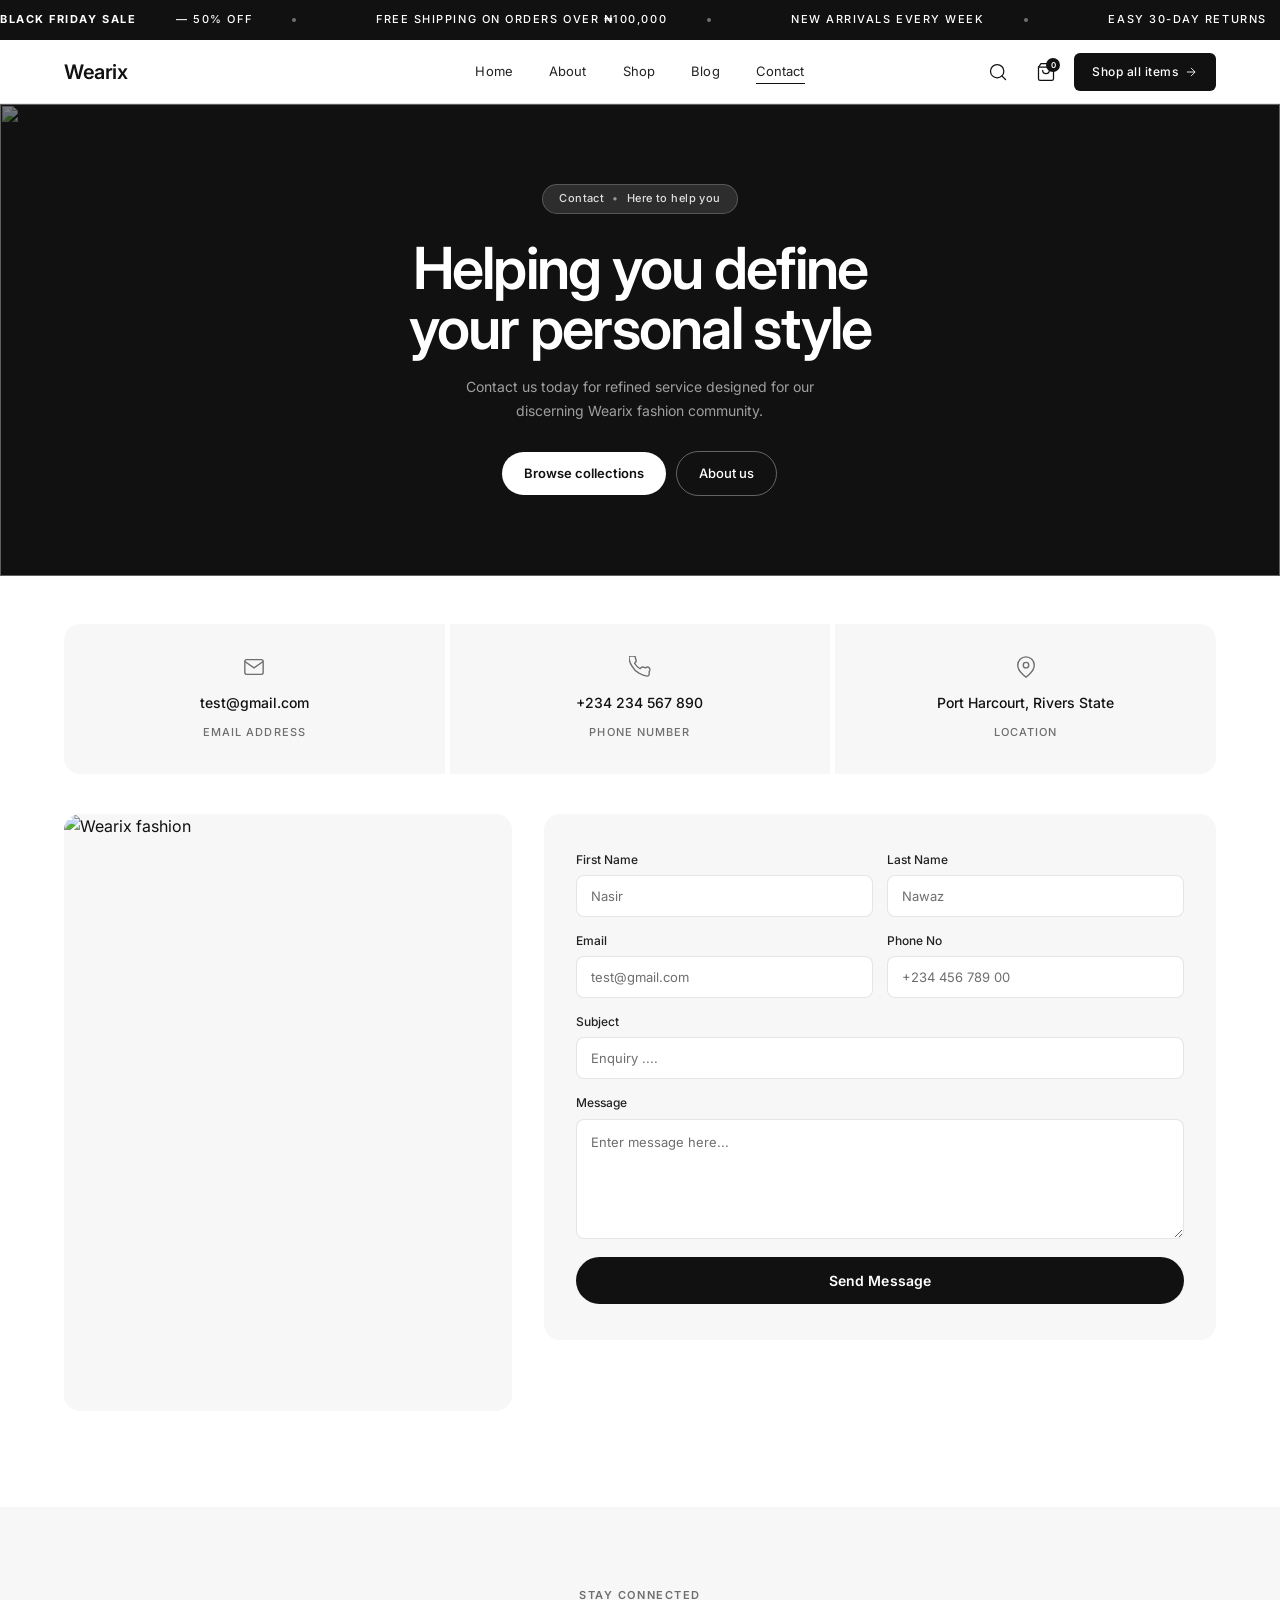
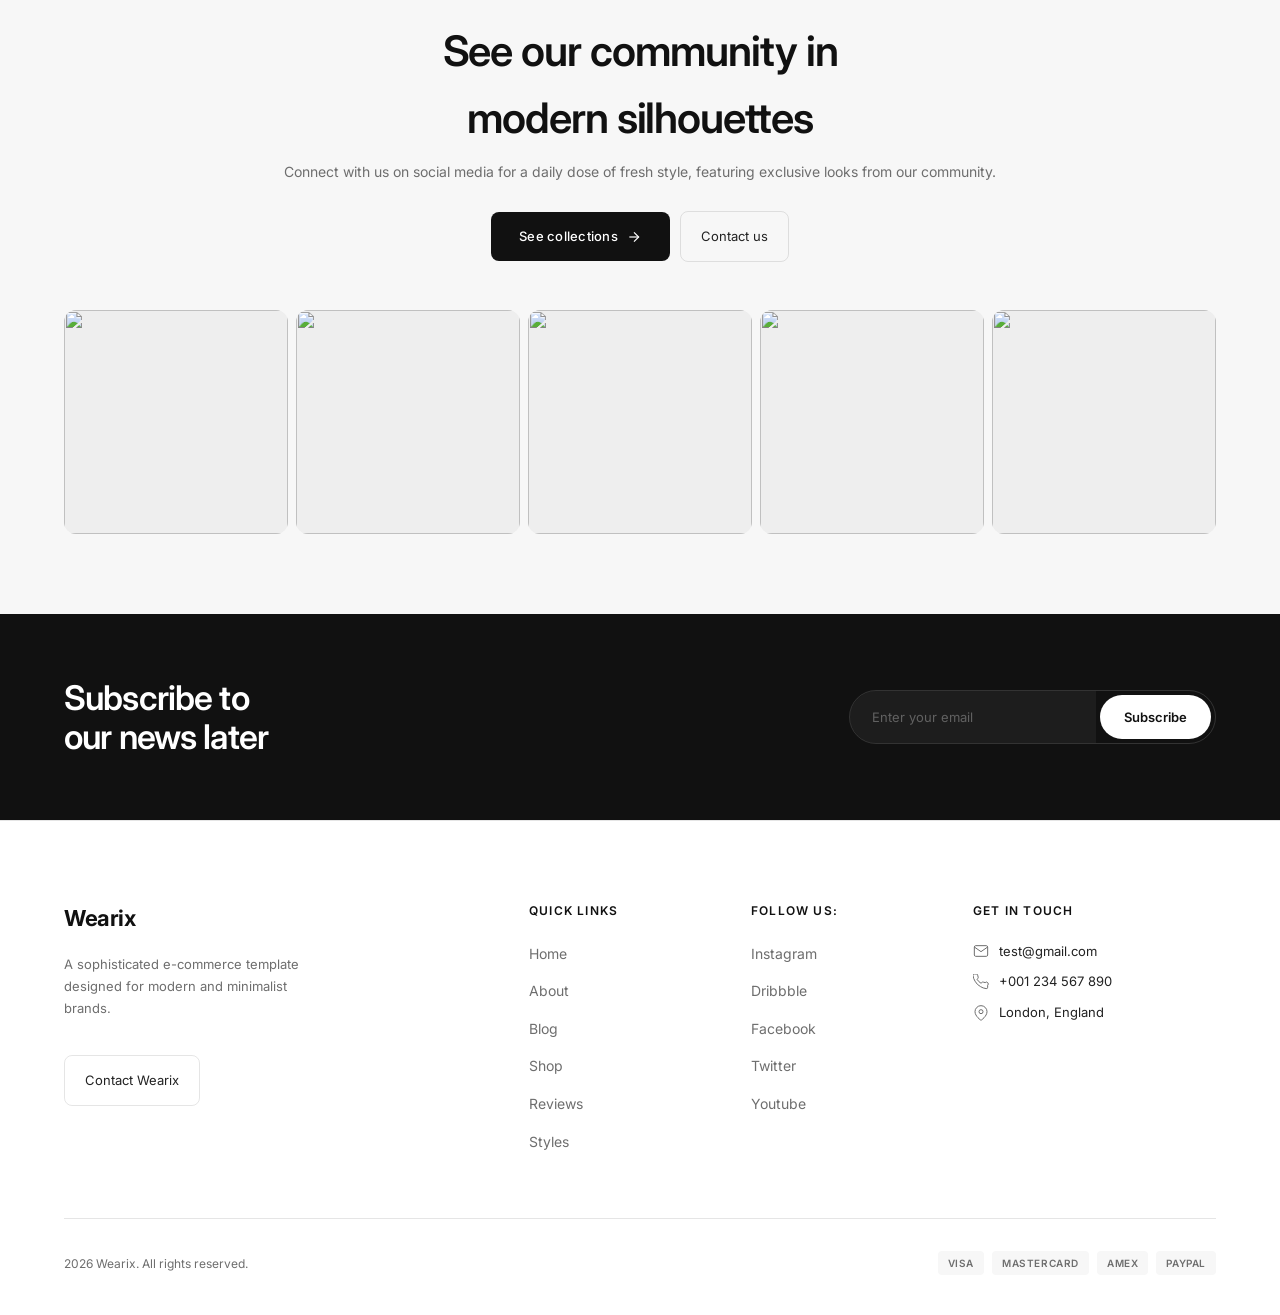
==== contact.html @ 547d09b6 "added the contact us page" ====
<!DOCTYPE html>
<html lang="en">
<head>
  <meta charset="UTF-8">
  <meta name="viewport" content="width=device-width, initial-scale=1.0">
  <title>Contact — Wearix</title>
  <meta name="description" content="Get in touch with Wearix. We'd love to hear from you.">
  <link rel="stylesheet" href="assets/css/global.css">
  <link rel="stylesheet" href="assets/css/contact.css">
  <link rel="preconnect" href="https://fonts.googleapis.com">
  <link rel="preconnect" href="https://fonts.gstatic.com" crossorigin>
</head>
<body>

<div class="announcement-bar">
  <div class="announcement-track">
    <div class="announcement-item"><strong>Black Friday Sale</strong> — 50% Off<span class="announcement-dot"></span></div>
    <div class="announcement-item">Free shipping on orders over ₦100,000<span class="announcement-dot"></span></div>
    <div class="announcement-item">New arrivals every week<span class="announcement-dot"></span></div>
    <div class="announcement-item">Easy 30-day returns<span class="announcement-dot"></span></div>
    <div class="announcement-item"><strong>Black Friday Sale</strong> — 50% Off<span class="announcement-dot"></span></div>
    <div class="announcement-item">Free shipping on orders over ₦100,000<span class="announcement-dot"></span></div>
    <div class="announcement-item">New arrivals every week<span class="announcement-dot"></span></div>
    <div class="announcement-item">Easy 30-day returns<span class="announcement-dot"></span></div>
  </div>
</div>

<header class="site-header">
  <div class="container">
    <div class="nav-wrapper">
      <a href="index.html" class="nav-logo-text">Wearix</a>
      <nav class="nav-links">
        <a href="index.html">Home</a>
        <a href="#">About</a>
        <a href="shop.html">Shop</a>
        <a href="#">Blog</a>
        <a href="contact.html" class="active">Contact</a>
      </nav>
      <div class="nav-actions">
        <button class="nav-btn" aria-label="Search">
          <svg viewBox="0 0 24 24"><circle cx="11" cy="11" r="8"/><line x1="21" y1="21" x2="16.65" y2="16.65"/></svg>
        </button>
        <button class="nav-btn" aria-label="Cart">
          <svg viewBox="0 0 24 24"><path d="M6 2L3 6v14a2 2 0 002 2h14a2 2 0 002-2V6l-3-4z"/><line x1="3" y1="6" x2="21" y2="6"/><path d="M16 10a4 4 0 01-8 0"/></svg>
          <span class="cart-badge">0</span>
        </button>
        <a href="shop.html" class="nav-shop-btn">
          Shop all items
          <svg viewBox="0 0 24 24"><line x1="5" y1="12" x2="19" y2="12"/><polyline points="12 5 19 12 12 19"/></svg>
        </a>
        <button class="hamburger" aria-label="Menu">
          <span></span><span></span><span></span>
        </button>
      </div>
    </div>
  </div>
</header>

<nav class="mobile-nav">
  <a href="index.html">Home</a>
  <a href="#">About</a>
  <a href="shop.html">Shop</a>
  <a href="#">Blog</a>
  <a href="contact.html">Contact</a>
</nav>

<main>

  <section class="contact-hero">
    <div class="contact-hero-bg">
      <img src="https://framerusercontent.com/images/FFAlreqmltBbtn7iNy9lIQTMI.png" alt="">
    </div>
    <div class="container">
      <div class="contact-hero-inner">
        <div class="contact-hero-breadcrumb">Contact <span>•</span> Here to help you</div>
        <h1>Helping you define<br>your personal style</h1>
        <p>Contact us today for refined service designed for our discerning Wearix fashion community.</p>
        <div class="contact-hero-btns">
          <a href="#contact-form" class="btn-white">Browse collections</a>
          <a href="#" class="btn-outline-white">About us</a>
        </div>
      </div>
    </div>
  </section>

  <section class="contact-info-strip">
    <div class="container">
      <div class="contact-info-cards reveal">
        <div class="contact-info-card">
          <svg viewBox="0 0 24 24"><path d="M4 4h16c1.1 0 2 .9 2 2v12c0 1.1-.9 2-2 2H4c-1.1 0-2-.9-2-2V6c0-1.1.9-2 2-2z"/><polyline points="22,6 12,13 2,6"/></svg>
          <p class="contact-info-card-value">test@gmail.com</p>
          <p class="contact-info-card-label">Email Address</p>
        </div>
        <div class="contact-info-card">
          <svg viewBox="0 0 24 24"><path d="M22 16.92v3a2 2 0 01-2.18 2 19.79 19.79 0 01-8.63-3.07A19.5 19.5 0 013.07 10.8a19.79 19.79 0 01-3.07-8.67A2 2 0 012 0h3a2 2 0 012 1.72c.127.96.361 1.903.7 2.81a2 2 0 01-.45 2.11L6.09 7.91a16 16 0 006 6l1.27-1.27a2 2 0 012.11-.45c.907.339 1.85.573 2.81.7A2 2 0 0122 16.92z"/></svg>
          <p class="contact-info-card-value">+234 234 567 890</p>
          <p class="contact-info-card-label">Phone Number</p>
        </div>
        <div class="contact-info-card">
          <svg viewBox="0 0 24 24"><path d="M21 10c0 7-9 13-9 13s-9-6-9-13a9 9 0 0118 0z"/><circle cx="12" cy="10" r="3"/></svg>
          <p class="contact-info-card-value">Port Harcourt, Rivers State</p>
          <p class="contact-info-card-label">Location</p>
        </div>
      </div>
    </div>
  </section>

  <section class="contact-body" id="contact-form">
    <div class="container">
      <div class="contact-layout">

        <div class="contact-image-wrap reveal">
          <img src="https://framerusercontent.com/images/6nknFZTNUtU9BA1FnqLy7dPrtmE.png" alt="Wearix fashion" loading="lazy">
        </div>

        <div class="contact-form-panel reveal reveal-d1">
          <form class="contact-form" novalidate>
            <div class="form-row">
              <div class="form-group">
                <label class="form-label">First Name</label>
                <input type="text" class="form-input" placeholder="Nasir" required>
              </div>
              <div class="form-group">
                <label class="form-label">Last Name</label>
                <input type="text" class="form-input" placeholder="Nawaz" required>
              </div>
            </div>
            <div class="form-row">
              <div class="form-group">
                <label class="form-label">Email</label>
                <input type="email" class="form-input" placeholder="test@gmail.com" required>
              </div>
              <div class="form-group">
                <label class="form-label">Phone No</label>
                <input type="tel" class="form-input" placeholder="+234 456 789 00">
              </div>
            </div>
            <div class="form-group">
              <label class="form-label">Subject</label>
              <input type="text" class="form-input" placeholder="Enquiry ....">
            </div>
            <div class="form-group">
              <label class="form-label">Message</label>
              <textarea class="form-textarea" placeholder="Enter message here..."></textarea>
            </div>
            <button type="submit" class="form-submit">Send Message</button>
          </form>

          <div class="form-success">
            <div class="form-success-icon">
              <svg viewBox="0 0 24 24"><polyline points="20 6 9 17 4 12"/></svg>
            </div>
            <h3>Message sent</h3>
            <p>Thank you for reaching out. We'll be in touch shortly.</p>
          </div>
        </div>

      </div>
    </div>
  </section>

  <section class="contact-social">
    <div class="container">
      <p class="section-label reveal">Stay connected</p>
      <h2 class="reveal reveal-d1">See our community in<br>modern silhouettes</h2>
      <p class="contact-social-sub reveal reveal-d2">Connect with us on social media for a daily dose of fresh style, featuring exclusive looks from our community.</p>
      <div class="contact-social-btns reveal reveal-d3">
        <a href="shop.html" class="btn-black">
          See collections
          <svg viewBox="0 0 24 24"><line x1="5" y1="12" x2="19" y2="12"/><polyline points="12 5 19 12 12 19"/></svg>
        </a>
        <a href="contact.html" class="btn-ghost">Contact us</a>
      </div>
      <div class="social-grid reveal reveal-d4">
        <div class="social-item">
          <img src="https://framerusercontent.com/images/a7qNl1CXTOrgB91iOnO8iwyMrI.jpeg" alt="" loading="lazy">
          <div class="social-overlay"><svg viewBox="0 0 24 24"><rect x="2" y="2" width="20" height="20" rx="5"/><path d="M16 11.37A4 4 0 1112.63 8 4 4 0 0116 11.37z"/><line x1="17.5" y1="6.5" x2="17.51" y2="6.5"/></svg></div>
        </div>
        <div class="social-item">
          <img src="https://framerusercontent.com/images/ybJODTv9BV3Z7bMYd6a6bclh6Sg.jpeg" alt="" loading="lazy">
          <div class="social-overlay"><svg viewBox="0 0 24 24"><rect x="2" y="2" width="20" height="20" rx="5"/><path d="M16 11.37A4 4 0 1112.63 8 4 4 0 0116 11.37z"/><line x1="17.5" y1="6.5" x2="17.51" y2="6.5"/></svg></div>
        </div>
        <div class="social-item">
          <img src="https://framerusercontent.com/images/JBfpcQ5zwrSJimngcpAyoOiP1Hk.png" alt="" loading="lazy">
          <div class="social-overlay"><svg viewBox="0 0 24 24"><rect x="2" y="2" width="20" height="20" rx="5"/><path d="M16 11.37A4 4 0 1112.63 8 4 4 0 0116 11.37z"/><line x1="17.5" y1="6.5" x2="17.51" y2="6.5"/></svg></div>
        </div>
        <div class="social-item">
          <img src="https://framerusercontent.com/images/ATHsoTzpbKxwwKkISL2Qfi2BQ2U.jpeg" alt="" loading="lazy">
          <div class="social-overlay"><svg viewBox="0 0 24 24"><rect x="2" y="2" width="20" height="20" rx="5"/><path d="M16 11.37A4 4 0 1112.63 8 4 4 0 0116 11.37z"/><line x1="17.5" y1="6.5" x2="17.51" y2="6.5"/></svg></div>
        </div>
        <div class="social-item">
          <img src="https://framerusercontent.com/images/h5mjcigkuGzHUrDKNZj4VOiAg.jpeg" alt="" loading="lazy">
          <div class="social-overlay"><svg viewBox="0 0 24 24"><rect x="2" y="2" width="20" height="20" rx="5"/><path d="M16 11.37A4 4 0 1112.63 8 4 4 0 0116 11.37z"/><line x1="17.5" y1="6.5" x2="17.51" y2="6.5"/></svg></div>
        </div>
      </div>
    </div>
  </section>

  <section class="contact-newsletter">
    <div class="container">
      <div class="contact-newsletter-inner">
        <h2>Subscribe to<br>our news later</h2>
        <form class="contact-nl-form">
          <div class="nl-input-row">
            <input type="email" placeholder="Enter your email" autocomplete="email" required>
            <button type="submit" class="nl-submit">Subscribe</button>
          </div>
        </form>
      </div>
    </div>
  </section>

</main>

<footer class="site-footer">
  <div class="container">
    <div class="footer-grid">
      <div>
        <div class="footer-logo-wrap"><p class="footer-logo-text">Wearix</p></div>
        <p class="footer-tagline">A sophisticated e-commerce template designed for modern and minimalist brands.</p>
        <a href="contact.html" class="btn-ghost" style="width:fit-content;margin-top:8px">Contact Wearix</a>
      </div>
      <div>
        <p class="footer-col-heading">Quick Links</p>
        <ul class="footer-col-links">
          <li><a href="index.html">Home</a></li>
          <li><a href="#">About</a></li>
          <li><a href="#">Blog</a></li>
          <li><a href="shop.html">Shop</a></li>
          <li><a href="#">Reviews</a></li>
          <li><a href="#">Styles</a></li>
        </ul>
      </div>
      <div>
        <p class="footer-col-heading">Follow us:</p>
        <ul class="footer-col-links">
          <li><a href="#">Instagram</a></li>
          <li><a href="#">Dribbble</a></li>
          <li><a href="#">Facebook</a></li>
          <li><a href="#">Twitter</a></li>
          <li><a href="#">Youtube</a></li>
        </ul>
      </div>
      <div>
        <p class="footer-col-heading">Get in touch</p>
        <div class="footer-contact-items">
          <a href="mailto:test@gmail.com" class="footer-contact-item">
            <svg viewBox="0 0 24 24"><path d="M4 4h16c1.1 0 2 .9 2 2v12c0 1.1-.9 2-2 2H4c-1.1 0-2-.9-2-2V6c0-1.1.9-2 2-2z"/><polyline points="22,6 12,13 2,6"/></svg>
            test@gmail.com
          </a>
          <a href="tel:+0012345678900" class="footer-contact-item">
            <svg viewBox="0 0 24 24"><path d="M22 16.92v3a2 2 0 01-2.18 2 19.79 19.79 0 01-8.63-3.07A19.5 19.5 0 013.07 10.8a19.79 19.79 0 01-3.07-8.67A2 2 0 012 0h3a2 2 0 012 1.72c.127.96.361 1.903.7 2.81a2 2 0 01-.45 2.11L6.09 7.91a16 16 0 006 6l1.27-1.27a2 2 0 012.11-.45c.907.339 1.85.573 2.81.7A2 2 0 0122 16.92z"/></svg>
            +001 234 567 890
          </a>
          <a href="#" class="footer-contact-item">
            <svg viewBox="0 0 24 24"><path d="M21 10c0 7-9 13-9 13s-9-6-9-13a9 9 0 0118 0z"/><circle cx="12" cy="10" r="3"/></svg>
            London, England
          </a>
        </div>
      </div>
    </div>
    <div class="footer-bottom">
      <p class="footer-legal">2026 Wearix. All rights reserved.</p>
      <div class="footer-payment-badges">
        <span class="payment-icon">Visa</span>
        <span class="payment-icon">Mastercard</span>
        <span class="payment-icon">Amex</span>
        <span class="payment-icon">PayPal</span>
      </div>
    </div>
  </div>
</footer>

<script src="assets/js/cart.js"></script>
<script src="assets/js/main.js"></script>
<script src="assets/js/contact.js"></script>
</body>
</html>
---- assets/css/global.css ----
@import url('https://fonts.googleapis.com/css2?family=Inter:wght@300;400;500;600&display=swap');

*, *::before, *::after {
  margin: 0;
  padding: 0;
  box-sizing: border-box;
}

:root {
  --black: #111111;
  --white: #ffffff;
  --off-white: #f7f7f7;
  --light-gray: #eeeeee;
  --mid-gray: #6e6e6e;
  --dark-gray: #222222;
  --border: rgba(0,0,0,0.1);
  --nav-height: 64px;
  --container: 1280px;
  --gutter: clamp(20px, 5vw, 80px);
  --ease: cubic-bezier(0.25, 0.46, 0.45, 0.94);
  --ease-out: cubic-bezier(0.16, 1, 0.3, 1);
  --font: 'Inter', -apple-system, sans-serif;
  --radius: 0px;
  --transition: 0.3s var(--ease);
}

html {
  scroll-behavior: smooth;
  font-size: 16px;
}

body {
  font-family: var(--font);
  background: var(--white);
  color: var(--black);
  font-weight: 400;
  line-height: 1.6;
  overflow-x: hidden;
  -webkit-font-smoothing: antialiased;
}

::selection {
  background: var(--black);
  color: var(--white);
}

img {
  display: block;
  width: 100%;
  height: 100%;
  object-fit: cover;
}

a {
  text-decoration: none;
  color: inherit;
}

button {
  cursor: pointer;
  font-family: inherit;
  border: none;
  background: none;
}

ul, ol {
  list-style: none;
}

.container {
  max-width: var(--container);
  margin-inline: auto;
  padding-inline: var(--gutter);
}

.reveal {
  opacity: 0;
  transform: translateY(28px);
  transition: opacity 0.7s var(--ease-out), transform 0.7s var(--ease-out);
}

.reveal.in-view {
  opacity: 1;
  transform: translateY(0);
}

.reveal-d1 { transition-delay: 0.08s; }
.reveal-d2 { transition-delay: 0.16s; }
.reveal-d3 { transition-delay: 0.24s; }
.reveal-d4 { transition-delay: 0.32s; }
.reveal-d5 { transition-delay: 0.40s; }
.reveal-d6 { transition-delay: 0.48s; }


.announcement-bar {
  background: var(--black);
  color: var(--white);
  height: 40px;
  display: flex;
  align-items: center;
  overflow: hidden;
  position: relative;
}

.announcement-track {
  display: flex;
  white-space: nowrap;
  animation: marquee 24s linear infinite;
  gap: 0;
}

.announcement-item {
  display: inline-flex;
  align-items: center;
  gap: 40px;
  padding-right: 80px;
  font-size: 11px;
  letter-spacing: 0.14em;
  text-transform: uppercase;
  font-weight: 500;
  flex-shrink: 0;
}

.announcement-dot {
  width: 4px;
  height: 4px;
  background: rgba(255,255,255,0.4);
  border-radius: 50%;
  flex-shrink: 0;
}

@keyframes marquee {
  0% { transform: translateX(0); }
  100% { transform: translateX(-50%); }
}


.site-header {
  position: sticky;
  top: 0;
  z-index: 200;
  height: var(--nav-height);
  background: var(--white);
  border-bottom: 1px solid var(--border);
  transition: background var(--transition), box-shadow var(--transition);
}

.site-header.scrolled {
  box-shadow: 0 2px 20px rgba(0,0,0,0.06);
}

.nav-wrapper {
  height: var(--nav-height);
  display: grid;
  grid-template-columns: 1fr auto 1fr;
  align-items: center;
  gap: 32px;
}

.nav-logo img {
  height: 23px;
  width: auto;
  object-fit: contain;
}

.nav-logo-text {
  font-size: 20px;
  font-weight: 600;
  letter-spacing: -0.02em;
  color: var(--black);
}

.nav-links {
  display: flex;
  align-items: center;
  gap: 36px;
  justify-content: center;
}

.nav-links a {
  font-size: 13px;
  font-weight: 400;
  color: var(--dark-gray);
  letter-spacing: 0.01em;
  position: relative;
  padding-bottom: 2px;
  transition: color var(--transition);
}

.nav-links a::after {
  content: '';
  position: absolute;
  bottom: -1px;
  left: 0;
  width: 0;
  height: 1px;
  background: var(--black);
  transition: width 0.28s var(--ease-out);
}

.nav-links a:hover {
  color: var(--black);
}

.nav-links a:hover::after,
.nav-links a.active::after {
  width: 100%;
}

.nav-actions {
  display: flex;
  align-items: center;
  gap: 8px;
  justify-content: flex-end;
}

.nav-btn {
  width: 40px;
  height: 40px;
  display: flex;
  align-items: center;
  justify-content: center;
  border-radius: 6px;
  color: var(--black);
  transition: background var(--transition);
  position: relative;
}

.nav-btn:hover {
  background: var(--off-white);
}

.nav-btn svg {
  width: 20px;
  height: 20px;
  stroke: currentColor;
  stroke-width: 1.5;
  fill: none;
  stroke-linecap: round;
  stroke-linejoin: round;
}

.cart-badge {
  position: absolute;
  top: 6px;
  right: 6px;
  width: 14px;
  height: 14px;
  background: var(--black);
  color: var(--white);
  font-size: 8px;
  font-weight: 600;
  border-radius: 50%;
  display: flex;
  align-items: center;
  justify-content: center;
}

.nav-shop-btn {
  display: inline-flex;
  align-items: center;
  gap: 6px;
  background: var(--black);
  color: var(--white);
  padding: 9px 18px;
  font-size: 12px;
  font-weight: 500;
  letter-spacing: 0.04em;
  border-radius: 6px;
  transition: background var(--transition), gap 0.25s var(--ease-out);
  white-space: nowrap;
}

.nav-shop-btn:hover {
  background: #333;
  gap: 10px;
}

.nav-shop-btn svg {
  width: 14px;
  height: 14px;
  stroke: currentColor;
  stroke-width: 1.5;
  fill: none;
}

.hamburger {
  display: none;
  flex-direction: column;
  gap: 5px;
  width: 32px;
  padding: 6px 0;
}

.hamburger span {
  display: block;
  height: 1.5px;
  background: var(--black);
  border-radius: 2px;
  transition: transform 0.3s var(--ease-out), opacity 0.3s, width 0.3s;
}

.hamburger.open span:nth-child(1) { transform: translateY(6.5px) rotate(45deg); }
.hamburger.open span:nth-child(2) { opacity: 0; width: 0; }
.hamburger.open span:nth-child(3) { transform: translateY(-6.5px) rotate(-45deg); }

.mobile-nav {
  position: fixed;
  inset: 0;
  top: calc(var(--nav-height) + 40px);
  background: var(--white);
  z-index: 150;
  padding: 32px var(--gutter);
  display: flex;
  flex-direction: column;
  gap: 0;
  transform: translateX(100%);
  transition: transform 0.45s var(--ease-out);
  border-top: 1px solid var(--border);
}

.mobile-nav.open {
  transform: translateX(0);
}

.mobile-nav a {
  display: block;
  font-size: 28px;
  font-weight: 500;
  color: var(--black);
  padding: 16px 0;
  border-bottom: 1px solid var(--border);
  letter-spacing: -0.01em;
  transition: color var(--transition), padding-left var(--transition);
}

.mobile-nav a:hover {
  color: var(--mid-gray);
  padding-left: 8px;
}


.hero {
  display: grid;
  grid-template-columns: 1fr 1fr;
  min-height: calc(100vh - var(--nav-height) - 40px);
  background: var(--off-white);
}

.hero-left {
  display: flex;
  flex-direction: column;
  justify-content: center;
  padding: clamp(48px, 8vw, 100px) var(--gutter) clamp(48px, 8vw, 100px) var(--gutter);
}

.hero-tag-pill {
  display: inline-flex;
  align-items: center;
  gap: 8px;
  background: var(--white);
  border: 1px solid var(--border);
  padding: 6px 14px;
  border-radius: 100px;
  font-size: 11px;
  font-weight: 500;
  letter-spacing: 0.06em;
  text-transform: uppercase;
  color: var(--mid-gray);
  margin-bottom: 32px;
  width: fit-content;
}

.hero-tag-pill span {
  width: 6px;
  height: 6px;
  background: #22c55e;
  border-radius: 50%;
}

.hero-headline {
  font-size: clamp(44px, 6vw, 76px);
  font-weight: 600;
  letter-spacing: -0.03em;
  line-height: 1.0;
  color: var(--black);
  margin-bottom: 24px;
}

.hero-subline {
  font-size: 15px;
  font-weight: 400;
  color: var(--mid-gray);
  line-height: 1.7;
  max-width: 420px;
  margin-bottom: 40px;
}

.hero-cta-group {
  display: flex;
  align-items: center;
  gap: 16px;
  flex-wrap: wrap;
}

.btn-black {
  display: inline-flex;
  align-items: center;
  gap: 8px;
  background: var(--black);
  color: var(--white);
  padding: 14px 28px;
  font-size: 13px;
  font-weight: 500;
  letter-spacing: 0.02em;
  border-radius: 8px;
  transition: background var(--transition), gap 0.25s var(--ease-out), transform 0.2s;
}

.btn-black:hover {
  background: #333;
  gap: 12px;
  transform: translateY(-1px);
}

.btn-black svg {
  width: 16px;
  height: 16px;
  stroke: currentColor;
  stroke-width: 1.8;
  fill: none;
}

.btn-ghost {
  display: inline-flex;
  align-items: center;
  gap: 6px;
  background: transparent;
  color: var(--dark-gray);
  padding: 14px 20px;
  font-size: 13px;
  font-weight: 400;
  border-radius: 8px;
  border: 1px solid var(--border);
  transition: border-color var(--transition), background var(--transition);
}

.btn-ghost:hover {
  border-color: var(--black);
  background: var(--off-white);
}

.hero-right {
  position: relative;
  overflow: hidden;
}

.hero-main-img {
  position: absolute;
  inset: 0;
}

.hero-main-img img {
  object-position: top center;
  transition: transform 10s ease;
}

.hero-right:hover .hero-main-img img {
  transform: scale(1.05);
}

.hero-floating-card {
  position: absolute;
  bottom: 40px;
  left: -24px;
  background: var(--white);
  border-radius: 12px;
  padding: 16px 20px;
  box-shadow: 0 8px 48px rgba(0,0,0,0.12);
  display: flex;
  align-items: center;
  gap: 14px;
  min-width: 220px;
}

.floating-card-icon {
  width: 40px;
  height: 40px;
  background: var(--off-white);
  border-radius: 8px;
  display: flex;
  align-items: center;
  justify-content: center;
  flex-shrink: 0;
  font-size: 18px;
}

.floating-card-label {
  font-size: 11px;
  color: var(--mid-gray);
  margin-bottom: 3px;
}

.floating-card-value {
  font-size: 13px;
  font-weight: 600;
  color: var(--black);
}

.hero-scroll-cards {
  position: absolute;
  top: 0;
  right: 0;
  bottom: 0;
  width: 80px;
  display: flex;
  flex-direction: column;
  overflow: hidden;
}

.scroll-cards-track {
  display: flex;
  flex-direction: column;
  gap: 8px;
  animation: scrollCards 12s linear infinite;
  padding: 8px;
}

.scroll-card-thumb {
  width: 64px;
  height: 80px;
  border-radius: 8px;
  overflow: hidden;
  flex-shrink: 0;
  border: 2px solid var(--white);
}

@keyframes scrollCards {
  0% { transform: translateY(0); }
  100% { transform: translateY(-50%); }
}

.hero-category-labels {
  display: flex;
  gap: 8px;
  margin-top: 40px;
  flex-wrap: wrap;
}

.category-pill {
  display: inline-flex;
  align-items: center;
  gap: 6px;
  background: var(--white);
  border: 1px solid var(--border);
  padding: 8px 14px;
  border-radius: 100px;
  font-size: 12px;
  font-weight: 400;
  color: var(--dark-gray);
  transition: background var(--transition), border-color var(--transition);
  cursor: pointer;
}

.category-pill:hover {
  background: var(--black);
  color: var(--white);
  border-color: var(--black);
}


.section-label {
  font-size: 11px;
  font-weight: 600;
  letter-spacing: 0.14em;
  text-transform: uppercase;
  color: var(--mid-gray);
  margin-bottom: 12px;
}

.section-title {
  font-size: clamp(28px, 4vw, 44px);
  font-weight: 600;
  letter-spacing: -0.025em;
  line-height: 1.1;
  color: var(--black);
}

.section-header {
  display: flex;
  align-items: flex-end;
  justify-content: space-between;
  gap: 24px;
  margin-bottom: 48px;
}

.see-all-link {
  display: inline-flex;
  align-items: center;
  gap: 6px;
  font-size: 13px;
  font-weight: 500;
  color: var(--black);
  padding: 10px 20px;
  border: 1px solid var(--border);
  border-radius: 100px;
  white-space: nowrap;
  transition: background var(--transition), border-color var(--transition), gap 0.25s var(--ease-out);
  flex-shrink: 0;
}

.see-all-link:hover {
  background: var(--black);
  color: var(--white);
  border-color: var(--black);
  gap: 10px;
}

.see-all-link svg {
  width: 14px;
  height: 14px;
  stroke: currentColor;
  stroke-width: 2;
  fill: none;
}


.new-arrivals {
  padding: 96px 0;
  background: var(--white);
}

.products-grid {
  display: grid;
  grid-template-columns: repeat(4, 1fr);
  gap: 20px;
}

.product-card {
  cursor: pointer;
}

.product-img-wrap {
  position: relative;
  overflow: hidden;
  border-radius: 12px;
  background: var(--off-white);
  aspect-ratio: 3/4;
  margin-bottom: 16px;
}

.product-img-wrap img {
  transition: transform 0.6s var(--ease-out);
}

.product-img-wrap img.hover-img {
  position: absolute;
  inset: 0;
  opacity: 0;
  transition: opacity 0.4s var(--ease), transform 0.6s var(--ease-out);
}

.product-card:hover .product-img-wrap img.hover-img {
  opacity: 1;
}

.product-card:hover .product-img-wrap img.primary-img {
  opacity: 0;
}

.product-card:hover .product-img-wrap img {
  transform: scale(1.04);
}

.product-badge {
  position: absolute;
  top: 12px;
  left: 12px;
  background: var(--black);
  color: var(--white);
  font-size: 10px;
  font-weight: 600;
  letter-spacing: 0.08em;
  text-transform: uppercase;
  padding: 4px 10px;
  border-radius: 100px;
}

.product-actions {
  position: absolute;
  bottom: 0;
  left: 0;
  right: 0;
  padding: 16px;
  display: flex;
  align-items: center;
  justify-content: space-between;
  transform: translateY(8px);
  opacity: 0;
  transition: opacity 0.3s, transform 0.3s var(--ease-out);
}

.product-card:hover .product-actions {
  opacity: 1;
  transform: translateY(0);
}

.add-to-bag-btn {
  flex: 1;
  background: var(--black);
  color: var(--white);
  padding: 10px 16px;
  font-size: 12px;
  font-weight: 500;
  letter-spacing: 0.04em;
  border-radius: 8px;
  text-align: center;
  margin-right: 8px;
  transition: background var(--transition);
}

.add-to-bag-btn:hover {
  background: #333;
}

.wishlist-btn {
  width: 36px;
  height: 36px;
  background: var(--white);
  border-radius: 8px;
  display: flex;
  align-items: center;
  justify-content: center;
  flex-shrink: 0;
  transition: background var(--transition);
}

.wishlist-btn:hover {
  background: var(--off-white);
}

.wishlist-btn svg {
  width: 16px;
  height: 16px;
  stroke: var(--black);
  stroke-width: 1.5;
  fill: none;
}

.product-info {
  display: flex;
  flex-direction: column;
  gap: 4px;
}

.product-name {
  font-size: 14px;
  font-weight: 500;
  color: var(--black);
  letter-spacing: -0.01em;
}

.product-colors {
  font-size: 12px;
  color: var(--mid-gray);
}

.product-price-row {
  display: flex;
  align-items: center;
  gap: 8px;
  margin-top: 6px;
}

.product-price {
  font-size: 15px;
  font-weight: 600;
  color: var(--black);
  letter-spacing: -0.01em;
}

.product-price-old {
  font-size: 13px;
  color: var(--mid-gray);
  text-decoration: line-through;
}


.brand-story {
  padding: 96px 0;
  background: var(--off-white);
}

.brand-story-inner {
  display: grid;
  grid-template-columns: 5fr 6fr;
  gap: 80px;
  align-items: center;
}

.brand-story-images {
  position: relative;
}

.brand-story-main {
  border-radius: 16px;
  overflow: hidden;
  aspect-ratio: 4/5;
  background: var(--light-gray);
}

.brand-story-main img {
  transition: transform 0.7s var(--ease-out);
}

.brand-story-main:hover img {
  transform: scale(1.04);
}

.brand-story-accent {
  position: absolute;
  bottom: -24px;
  right: -24px;
  width: 46%;
  aspect-ratio: 1;
  border-radius: 12px;
  overflow: hidden;
  border: 6px solid var(--off-white);
  background: var(--light-gray);
}

.brand-story-content {
  padding-left: 16px;
}

.brand-since {
  font-size: 12px;
  font-weight: 600;
  letter-spacing: 0.1em;
  text-transform: uppercase;
  color: var(--mid-gray);
  margin-bottom: 20px;
  display: flex;
  align-items: center;
  gap: 10px;
}

.brand-since::before {
  content: '';
  display: block;
  width: 24px;
  height: 1px;
  background: var(--mid-gray);
}

.brand-story-headline {
  font-size: clamp(28px, 3.5vw, 44px);
  font-weight: 600;
  letter-spacing: -0.025em;
  line-height: 1.1;
  color: var(--black);
  margin-bottom: 20px;
}

.brand-story-text {
  font-size: 15px;
  font-weight: 400;
  color: var(--mid-gray);
  line-height: 1.75;
  margin-bottom: 36px;
}

.brand-stats {
  display: grid;
  grid-template-columns: 1fr 1fr;
  gap: 24px;
  padding: 32px 0;
  border-top: 1px solid var(--border);
  border-bottom: 1px solid var(--border);
  margin-bottom: 36px;
}

.brand-stat-value {
  font-size: 30px;
  font-weight: 700;
  letter-spacing: -0.03em;
  color: var(--black);
  line-height: 1;
  margin-bottom: 4px;
}

.brand-stat-label {
  font-size: 12px;
  color: var(--mid-gray);
  font-weight: 400;
}


.best-sellers {
  padding: 96px 0;
  background: var(--white);
}

.best-sellers-grid {
  display: grid;
  grid-template-columns: repeat(3, 1fr);
  gap: 20px;
}


.collections {
  padding: 96px 0;
  background: var(--off-white);
}

.collections-grid {
  display: grid;
  grid-template-columns: repeat(3, 1fr);
  gap: 20px;
}

.collection-card {
  border-radius: 16px;
  overflow: hidden;
  position: relative;
  background: var(--light-gray);
  cursor: pointer;
}

.collection-card:first-child {
  grid-column: span 2;
}

.collection-img {
  aspect-ratio: 1;
  overflow: hidden;
  position: relative;
}

.collection-card:first-child .collection-img {
  aspect-ratio: 16/9;
}

.collection-img img {
  transition: transform 0.65s var(--ease-out);
}

.collection-card:hover .collection-img img {
  transform: scale(1.05);
}

.collection-info {
  padding: 20px 24px 24px;
  background: var(--white);
}

.collection-category {
  font-size: 10px;
  font-weight: 600;
  letter-spacing: 0.12em;
  text-transform: uppercase;
  color: var(--mid-gray);
  margin-bottom: 6px;
}

.collection-name {
  font-size: 17px;
  font-weight: 600;
  letter-spacing: -0.01em;
  color: var(--black);
  margin-bottom: 8px;
}

.collection-desc {
  font-size: 13px;
  color: var(--mid-gray);
  line-height: 1.6;
  margin-bottom: 16px;
}

.collection-cta {
  display: inline-flex;
  align-items: center;
  gap: 6px;
  font-size: 12px;
  font-weight: 500;
  color: var(--black);
  transition: gap 0.25s var(--ease-out);
}

.collection-cta:hover {
  gap: 10px;
}

.collection-cta svg {
  width: 14px;
  height: 14px;
  stroke: currentColor;
  stroke-width: 2;
  fill: none;
}

.collection-price-from {
  font-size: 12px;
  color: var(--mid-gray);
  margin-top: 4px;
}

.collection-price-from strong {
  color: var(--black);
  font-weight: 600;
}


.features {
  padding: 96px 0;
  background: var(--white);
}

.features-header {
  max-width: 600px;
  margin-bottom: 64px;
}

.features-grid {
  display: grid;
  grid-template-columns: repeat(3, 1fr);
  gap: 2px;
  background: var(--border);
}

.feature-card {
  background: var(--white);
  padding: 40px 36px;
  display: flex;
  flex-direction: column;
  gap: 16px;
}

.feature-icon {
  width: 44px;
  height: 44px;
  background: var(--off-white);
  border-radius: 10px;
  display: flex;
  align-items: center;
  justify-content: center;
}

.feature-icon svg {
  width: 22px;
  height: 22px;
  stroke: var(--black);
  stroke-width: 1.5;
  fill: none;
}

.feature-name {
  font-size: 16px;
  font-weight: 600;
  letter-spacing: -0.01em;
  color: var(--black);
}

.feature-desc {
  font-size: 14px;
  color: var(--mid-gray);
  line-height: 1.65;
}

.feature-tags {
  display: flex;
  gap: 6px;
  flex-wrap: wrap;
  margin-top: 8px;
}

.feature-tag {
  background: var(--off-white);
  color: var(--dark-gray);
  font-size: 11px;
  font-weight: 500;
  padding: 4px 10px;
  border-radius: 100px;
}


.testimonials {
  padding: 96px 0;
  background: var(--off-white);
}

.testimonials-header {
  display: grid;
  grid-template-columns: 1fr auto;
  align-items: end;
  gap: 32px;
  margin-bottom: 48px;
}

.testimonials-meta {
  display: flex;
  align-items: center;
  gap: 12px;
  padding: 12px 20px;
  background: var(--white);
  border-radius: 100px;
  white-space: nowrap;
}

.testimonials-meta .stars {
  display: flex;
  gap: 2px;
  color: #f59e0b;
  font-size: 13px;
}

.testimonials-meta .rating-text {
  font-size: 12px;
  font-weight: 500;
  color: var(--dark-gray);
}

.testimonials-grid {
  display: grid;
  grid-template-columns: repeat(3, 1fr);
  gap: 20px;
}

.testimonial-card {
  background: var(--white);
  border-radius: 16px;
  padding: 32px 28px;
  display: flex;
  flex-direction: column;
  gap: 20px;
}

.testimonial-stars {
  display: flex;
  gap: 3px;
  color: #f59e0b;
  font-size: 14px;
}

.testimonial-text {
  font-size: 15px;
  color: var(--dark-gray);
  line-height: 1.7;
  flex: 1;
  font-weight: 400;
}

.testimonial-author {
  display: flex;
  align-items: center;
  gap: 12px;
  padding-top: 16px;
  border-top: 1px solid var(--border);
}

.author-avatar {
  width: 40px;
  height: 40px;
  border-radius: 50%;
  overflow: hidden;
  background: var(--off-white);
  flex-shrink: 0;
}

.author-name {
  font-size: 14px;
  font-weight: 600;
  color: var(--black);
  letter-spacing: -0.01em;
}

.author-title {
  font-size: 12px;
  color: var(--mid-gray);
}


.social-wall {
  padding: 96px 0;
  background: var(--white);
}

.social-wall-header {
  text-align: center;
  margin-bottom: 48px;
}

.social-grid {
  display: grid;
  grid-template-columns: repeat(5, 1fr);
  gap: 8px;
}

.social-item {
  aspect-ratio: 1;
  border-radius: 12px;
  overflow: hidden;
  position: relative;
  cursor: pointer;
  background: var(--off-white);
}

.social-item img {
  transition: transform 0.5s var(--ease-out);
}

.social-item:hover img {
  transform: scale(1.06);
}

.social-item-overlay {
  position: absolute;
  inset: 0;
  background: rgba(0,0,0,0);
  display: flex;
  align-items: center;
  justify-content: center;
  transition: background 0.3s;
}

.social-item:hover .social-item-overlay {
  background: rgba(0,0,0,0.3);
}

.social-item-overlay svg {
  width: 24px;
  height: 24px;
  stroke: var(--white);
  stroke-width: 1.5;
  fill: none;
  opacity: 0;
  transform: scale(0.8);
  transition: opacity 0.3s, transform 0.3s var(--ease-out);
}

.social-item:hover .social-item-overlay svg {
  opacity: 1;
  transform: scale(1);
}


.newsletter {
  padding: 96px 0;
  background: var(--black);
  color: var(--white);
}

.newsletter-inner {
  display: grid;
  grid-template-columns: 1fr 1fr;
  gap: 80px;
  align-items: center;
}

.newsletter-left .section-label {
  color: rgba(255,255,255,0.5);
}

.newsletter-title {
  font-size: clamp(28px, 4vw, 44px);
  font-weight: 600;
  letter-spacing: -0.025em;
  line-height: 1.1;
  color: var(--white);
  margin-bottom: 16px;
}

.newsletter-sub {
  font-size: 15px;
  color: rgba(255,255,255,0.55);
  line-height: 1.7;
}

.newsletter-form-wrap {
  display: flex;
  flex-direction: column;
  gap: 12px;
}

.newsletter-input-row {
  display: flex;
  gap: 0;
  border-radius: 10px;
  overflow: hidden;
  border: 1px solid rgba(255,255,255,0.15);
}

.newsletter-input-row input {
  flex: 1;
  background: rgba(255,255,255,0.06);
  border: none;
  outline: none;
  padding: 16px 20px;
  font-family: var(--font);
  font-size: 14px;
  color: var(--white);
}

.newsletter-input-row input::placeholder {
  color: rgba(255,255,255,0.35);
}

.newsletter-submit {
  background: var(--white);
  color: var(--black);
  padding: 16px 28px;
  font-family: var(--font);
  font-size: 13px;
  font-weight: 600;
  letter-spacing: 0.02em;
  transition: background var(--transition);
  white-space: nowrap;
  flex-shrink: 0;
}

.newsletter-submit:hover {
  background: var(--off-white);
}

.newsletter-note {
  font-size: 12px;
  color: rgba(255,255,255,0.35);
}

.newsletter-links {
  display: flex;
  gap: 24px;
  margin-top: 20px;
}

.newsletter-link {
  display: flex;
  align-items: center;
  gap: 6px;
  font-size: 13px;
  font-weight: 500;
  color: rgba(255,255,255,0.65);
  transition: color var(--transition);
}

.newsletter-link:hover {
  color: var(--white);
}

.newsletter-link svg {
  width: 14px;
  height: 14px;
  stroke: currentColor;
  stroke-width: 1.5;
  fill: none;
}


.site-footer {
  background: var(--white);
  border-top: 1px solid var(--border);
  padding: 80px 0 40px;
}

.footer-grid {
  display: grid;
  grid-template-columns: 2.5fr 1fr 1fr 1.5fr;
  gap: 60px;
  margin-bottom: 64px;
}

.footer-logo-wrap {
  margin-bottom: 16px;
}

.footer-logo-text {
  font-size: 22px;
  font-weight: 700;
  letter-spacing: -0.02em;
  color: var(--black);
}

.footer-tagline {
  font-size: 13px;
  color: var(--mid-gray);
  line-height: 1.7;
  max-width: 260px;
  margin-bottom: 28px;
}

.footer-contact-items {
  display: flex;
  flex-direction: column;
  gap: 10px;
}

.footer-contact-item {
  display: flex;
  align-items: center;
  gap: 10px;
  font-size: 13px;
  color: var(--dark-gray);
  transition: color var(--transition);
}

.footer-contact-item:hover {
  color: var(--black);
}

.footer-contact-item svg {
  width: 16px;
  height: 16px;
  stroke: var(--mid-gray);
  stroke-width: 1.5;
  fill: none;
  flex-shrink: 0;
}

.footer-col-heading {
  font-size: 12px;
  font-weight: 600;
  letter-spacing: 0.1em;
  text-transform: uppercase;
  color: var(--black);
  margin-bottom: 20px;
}

.footer-col-links {
  display: flex;
  flex-direction: column;
  gap: 12px;
}

.footer-col-links a {
  font-size: 14px;
  color: var(--mid-gray);
  transition: color var(--transition);
}

.footer-col-links a:hover {
  color: var(--black);
}

.footer-social-heading {
  font-size: 12px;
  font-weight: 600;
  letter-spacing: 0.1em;
  text-transform: uppercase;
  color: var(--black);
  margin-bottom: 16px;
}

.footer-social-links {
  display: flex;
  flex-direction: column;
  gap: 10px;
}

.footer-social-link {
  display: flex;
  align-items: center;
  gap: 10px;
  font-size: 14px;
  color: var(--mid-gray);
  transition: color var(--transition);
}

.footer-social-link:hover {
  color: var(--black);
}

.footer-social-link svg {
  width: 16px;
  height: 16px;
  stroke: currentColor;
  stroke-width: 1.5;
  fill: none;
}

.footer-bottom {
  display: flex;
  align-items: center;
  justify-content: space-between;
  gap: 24px;
  padding-top: 32px;
  border-top: 1px solid var(--border);
  flex-wrap: wrap;
}

.footer-legal {
  font-size: 12px;
  color: var(--mid-gray);
}

.footer-payment-badges {
  display: flex;
  align-items: center;
  gap: 8px;
}

.payment-icon {
  background: var(--off-white);
  color: var(--mid-gray);
  font-size: 10px;
  font-weight: 600;
  letter-spacing: 0.06em;
  padding: 4px 10px;
  border-radius: 4px;
  text-transform: uppercase;
}


@media (max-width: 1024px) {
  .hero { grid-template-columns: 1fr; }
  .hero-right { height: 55vw; min-height: 360px; }
  .hero-main-img { position: relative; height: 100%; }
  .hero-floating-card { display: none; }
  .hero-scroll-cards { display: none; }
  .products-grid { grid-template-columns: repeat(2, 1fr); }
  .best-sellers-grid { grid-template-columns: repeat(2, 1fr); }
  .brand-story-inner { grid-template-columns: 1fr; gap: 48px; }
  .brand-story-accent { display: none; }
  .collections-grid { grid-template-columns: 1fr 1fr; }
  .collections-grid .collection-card:first-child { grid-column: span 2; }
  .newsletter-inner { grid-template-columns: 1fr; gap: 48px; }
  .footer-grid { grid-template-columns: 1fr 1fr; gap: 40px; }
  .social-grid { grid-template-columns: repeat(3, 1fr); }
}

@media (max-width: 768px) {
  :root { --nav-height: 60px; }
  .nav-links { display: none; }
  .nav-shop-btn { display: none; }
  .hamburger { display: flex; }
  .nav-wrapper { grid-template-columns: 1fr auto; }
  .nav-actions { gap: 4px; }
  .features-grid { grid-template-columns: 1fr; }
  .testimonials-grid { grid-template-columns: 1fr; }
  .testimonials-header { grid-template-columns: 1fr; }
  .social-grid { grid-template-columns: repeat(2, 1fr); }
  .collections-grid { grid-template-columns: 1fr; }
  .collections-grid .collection-card:first-child { grid-column: span 1; }
  .footer-grid { grid-template-columns: 1fr; }
  .section-header { flex-direction: column; align-items: flex-start; }
  .newsletter-input-row { flex-direction: column; border-radius: 10px; }
  .newsletter-submit { border-radius: 0 0 10px 10px; text-align: center; padding: 16px; }
}

@media (max-width: 480px) {
  .products-grid { grid-template-columns: 1fr 1fr; gap: 12px; }
  .best-sellers-grid { grid-template-columns: 1fr 1fr; gap: 12px; }
  .hero-headline { font-size: 40px; }
  .hero-category-labels { display: none; }
  .social-grid { grid-template-columns: repeat(2, 1fr); }
  .brand-stats { grid-template-columns: 1fr 1fr; }
}
---- assets/css/contact.css ----
.contact-hero {
  position: relative;
  min-height: 340px;
  display: flex;
  align-items: center;
  overflow: hidden;
  background: var(--black);
}

.contact-hero-bg {
  position: absolute;
  inset: 0;
  opacity: 0.45;
}

.contact-hero-bg img {
  object-position: center 20%;
}

.contact-hero-inner {
  position: relative;
  z-index: 1;
  text-align: center;
  width: 100%;
  padding: 80px 0;
}

.contact-hero-breadcrumb {
  display: inline-flex;
  align-items: center;
  gap: 8px;
  background: rgba(255, 255, 255, 0.12);
  border: 1px solid rgba(255, 255, 255, 0.2);
  padding: 5px 16px;
  border-radius: 100px;
  font-size: 11px;
  font-weight: 500;
  color: rgba(255, 255, 255, 0.85);
  margin-bottom: 24px;
  letter-spacing: 0.04em;
}

.contact-hero-breadcrumb span {
  color: rgba(255, 255, 255, 0.5);
}

.contact-hero h1 {
  font-size: clamp(32px, 6vw, 58px);
  font-weight: 600;
  letter-spacing: -0.03em;
  line-height: 1.05;
  color: var(--white);
  margin-bottom: 16px;
  max-width: 600px;
  margin-inline: auto;
}

.contact-hero p {
  font-size: 14px;
  color: rgba(255, 255, 255, 0.6);
  line-height: 1.7;
  max-width: 380px;
  margin: 0 auto 28px;
}

.contact-hero-btns {
  display: flex;
  align-items: center;
  justify-content: center;
  gap: 10px;
}

.btn-white {
  display: inline-flex;
  align-items: center;
  background: var(--white);
  color: var(--black);
  padding: 11px 22px;
  font-size: 13px;
  font-weight: 600;
  border-radius: 100px;
  transition: background var(--transition);
}

.btn-white:hover {
  background: var(--off-white);
}

.btn-outline-white {
  display: inline-flex;
  align-items: center;
  background: transparent;
  color: var(--white);
  padding: 11px 22px;
  font-size: 13px;
  font-weight: 500;
  border-radius: 100px;
  border: 1px solid rgba(255, 255, 255, 0.35);
  transition: border-color var(--transition), background var(--transition);
}

.btn-outline-white:hover {
  border-color: var(--white);
  background: rgba(255, 255, 255, 0.07);
}

.contact-info-strip {
  background: var(--white);
  padding: 48px 0 0;
}

.contact-info-cards {
  display: grid;
  grid-template-columns: repeat(3, 1fr);
  gap: 5px;
  /* background: var(--border); */
  border-radius: 16px;
  overflow: hidden;
}

.contact-info-card {
  background: var(--off-white);
  padding: 32px 28px;
  display: flex;
  flex-direction: column;
  align-items: center;
  gap: 10px;
  text-align: center;
}

.contact-info-card svg {
  width: 22px;
  height: 22px;
  stroke: var(--mid-gray);
  stroke-width: 1.5;
  fill: none;
  margin-bottom: 4px;
}

.contact-info-card-value {
  font-size: 14px;
  font-weight: 500;
  color: var(--black);
}

.contact-info-card-label {
  font-size: 11px;
  letter-spacing: 0.1em;
  text-transform: uppercase;
  color: var(--mid-gray);
  font-weight: 500;
}

.contact-body {
  padding: 40px 0 96px;
  background: var(--white);
}

.contact-layout {
  display: grid;
  grid-template-columns: 1fr 1.5fr;
  gap: 32px;
  align-items: start;
}

.contact-image-wrap {
  border-radius: 16px;
  overflow: hidden;
  aspect-ratio: 3/4;
  background: var(--off-white);
}

.contact-image-wrap img {
  transition: transform 0.6s var(--ease-out);
}

.contact-image-wrap:hover img {
  transform: scale(1.03);
}

.contact-form-panel {
  background: var(--off-white);
  border-radius: 16px;
  padding: 36px 32px;
}

.contact-form {
  display: flex;
  flex-direction: column;
  gap: 14px;
}

.form-row {
  display: grid;
  grid-template-columns: 1fr 1fr;
  gap: 14px;
}

.form-group {
  display: flex;
  flex-direction: column;
  gap: 6px;
}

.form-label {
  font-size: 12px;
  font-weight: 500;
  color: var(--dark-gray);
}

.form-input,
.form-textarea {
  background: var(--white);
  border: 1px solid var(--border);
  border-radius: 8px;
  padding: 12px 14px;
  font-family: var(--font);
  font-size: 13px;
  color: var(--black);
  outline: none;
  transition: border-color var(--transition), box-shadow var(--transition);
  width: 100%;
}

.form-input::placeholder,
.form-textarea::placeholder {
  color: var(--mid-gray);
}

.form-input:focus,
.form-textarea:focus {
  border-color: var(--black);
  box-shadow: 0 0 0 3px rgba(0, 0, 0, 0.05);
}

.form-textarea {
  resize: vertical;
  min-height: 120px;
  line-height: 1.6;
}

.form-submit {
  background: var(--black);
  color: var(--white);
  padding: 15px 24px;
  font-family: var(--font);
  font-size: 14px;
  font-weight: 600;
  border-radius: 100px;
  width: 100%;
  transition: background var(--transition), transform 0.2s;
  margin-top: 4px;
  letter-spacing: 0.01em;
}

.form-submit:hover {
  background: #333;
  transform: translateY(-1px);
}

.form-success {
  display: none;
  text-align: center;
  padding: 40px 0 20px;
}

.form-success-icon {
  width: 52px;
  height: 52px;
  background: var(--black);
  border-radius: 50%;
  display: flex;
  align-items: center;
  justify-content: center;
  margin: 0 auto 16px;
}

.form-success-icon svg {
  width: 22px;
  height: 22px;
  stroke: var(--white);
  stroke-width: 2;
  fill: none;
}

.form-success h3 {
  font-size: 18px;
  font-weight: 600;
  color: var(--black);
  margin-bottom: 8px;
}

.form-success p {
  font-size: 14px;
  color: var(--mid-gray);
}

.contact-social {
  padding: 80px 0;
  background: var(--off-white);
  text-align: center;
}

.contact-social h2 {
  font-size: clamp(26px, 4vw, 42px);
  font-weight: 600;
  letter-spacing: -0.025em;
  color: var(--black);
  margin-bottom: 10px;
}

.contact-social-sub {
  font-size: 14px;
  color: var(--mid-gray);
  margin-bottom: 28px;
}

.contact-social-btns {
  display: flex;
  align-items: center;
  justify-content: center;
  gap: 10px;
  margin-bottom: 48px;
}

.social-grid {
  display: grid;
  grid-template-columns: repeat(5, 1fr);
  gap: 8px;
}

.social-item {
  aspect-ratio: 1;
  border-radius: 12px;
  overflow: hidden;
  position: relative;
  cursor: pointer;
  background: var(--light-gray);
}

.social-item img {
  transition: transform 0.5s var(--ease-out);
}

.social-item:hover img {
  transform: scale(1.06);
}

.social-overlay {
  position: absolute;
  inset: 0;
  background: transparent;
  display: flex;
  align-items: center;
  justify-content: center;
  transition: background 0.3s;
}

.social-item:hover .social-overlay {
  background: rgba(0, 0, 0, 0.28);
}

.social-overlay svg {
  width: 22px;
  height: 22px;
  stroke: var(--white);
  stroke-width: 1.5;
  fill: none;
  opacity: 0;
  transform: scale(0.8);
  transition: opacity 0.3s, transform 0.3s var(--ease-out);
}

.social-item:hover .social-overlay svg {
  opacity: 1;
  transform: scale(1);
}

.contact-newsletter {
  padding: 64px 0;
  background: var(--black);
}

.contact-newsletter-inner {
  display: flex;
  align-items: center;
  justify-content: space-between;
  gap: 40px;
  flex-wrap: wrap;
}

.contact-newsletter h2 {
  font-size: clamp(22px, 3vw, 34px);
  font-weight: 600;
  letter-spacing: -0.025em;
  color: var(--white);
  line-height: 1.15;
}

.nl-input-row {
  display: flex;
  border: 1px solid rgba(255, 255, 255, 0.14);
  border-radius: 100px;
  overflow: hidden;
  min-width: 340px;
  flex-shrink: 0;
}

.nl-input-row input {
  flex: 1;
  background: rgba(255, 255, 255, 0.05);
  border: none;
  outline: none;
  padding: 14px 22px;
  font-family: var(--font);
  font-size: 13px;
  color: var(--white);
}

.nl-input-row input::placeholder {
  color: rgba(255, 255, 255, 0.3);
}

.nl-submit {
  background: var(--white);
  color: var(--black);
  padding: 14px 24px;
  font-family: var(--font);
  font-size: 13px;
  font-weight: 600;
  flex-shrink: 0;
  border-radius: 100px;
  margin: 4px;
  transition: background var(--transition);
}

.nl-submit:hover {
  background: var(--off-white);
}

@media (max-width: 1024px) {
  .contact-layout {
    grid-template-columns: 1fr;
  }

  .contact-image-wrap {
    aspect-ratio: 16/9;
  }

  .social-grid {
    grid-template-columns: repeat(3, 1fr);
  }
}

@media (max-width: 640px) {
  .contact-info-cards {
    grid-template-columns: 1fr;
  }

  .form-row {
    grid-template-columns: 1fr;
  }

  .contact-form-panel {
    padding: 24px 20px;
  }

  .social-grid {
    grid-template-columns: repeat(2, 1fr);
  }

  .contact-newsletter-inner {
    flex-direction: column;
    align-items: flex-start;
  }

  .nl-input-row {
    min-width: 100%;
    width: 100%;
  }
}
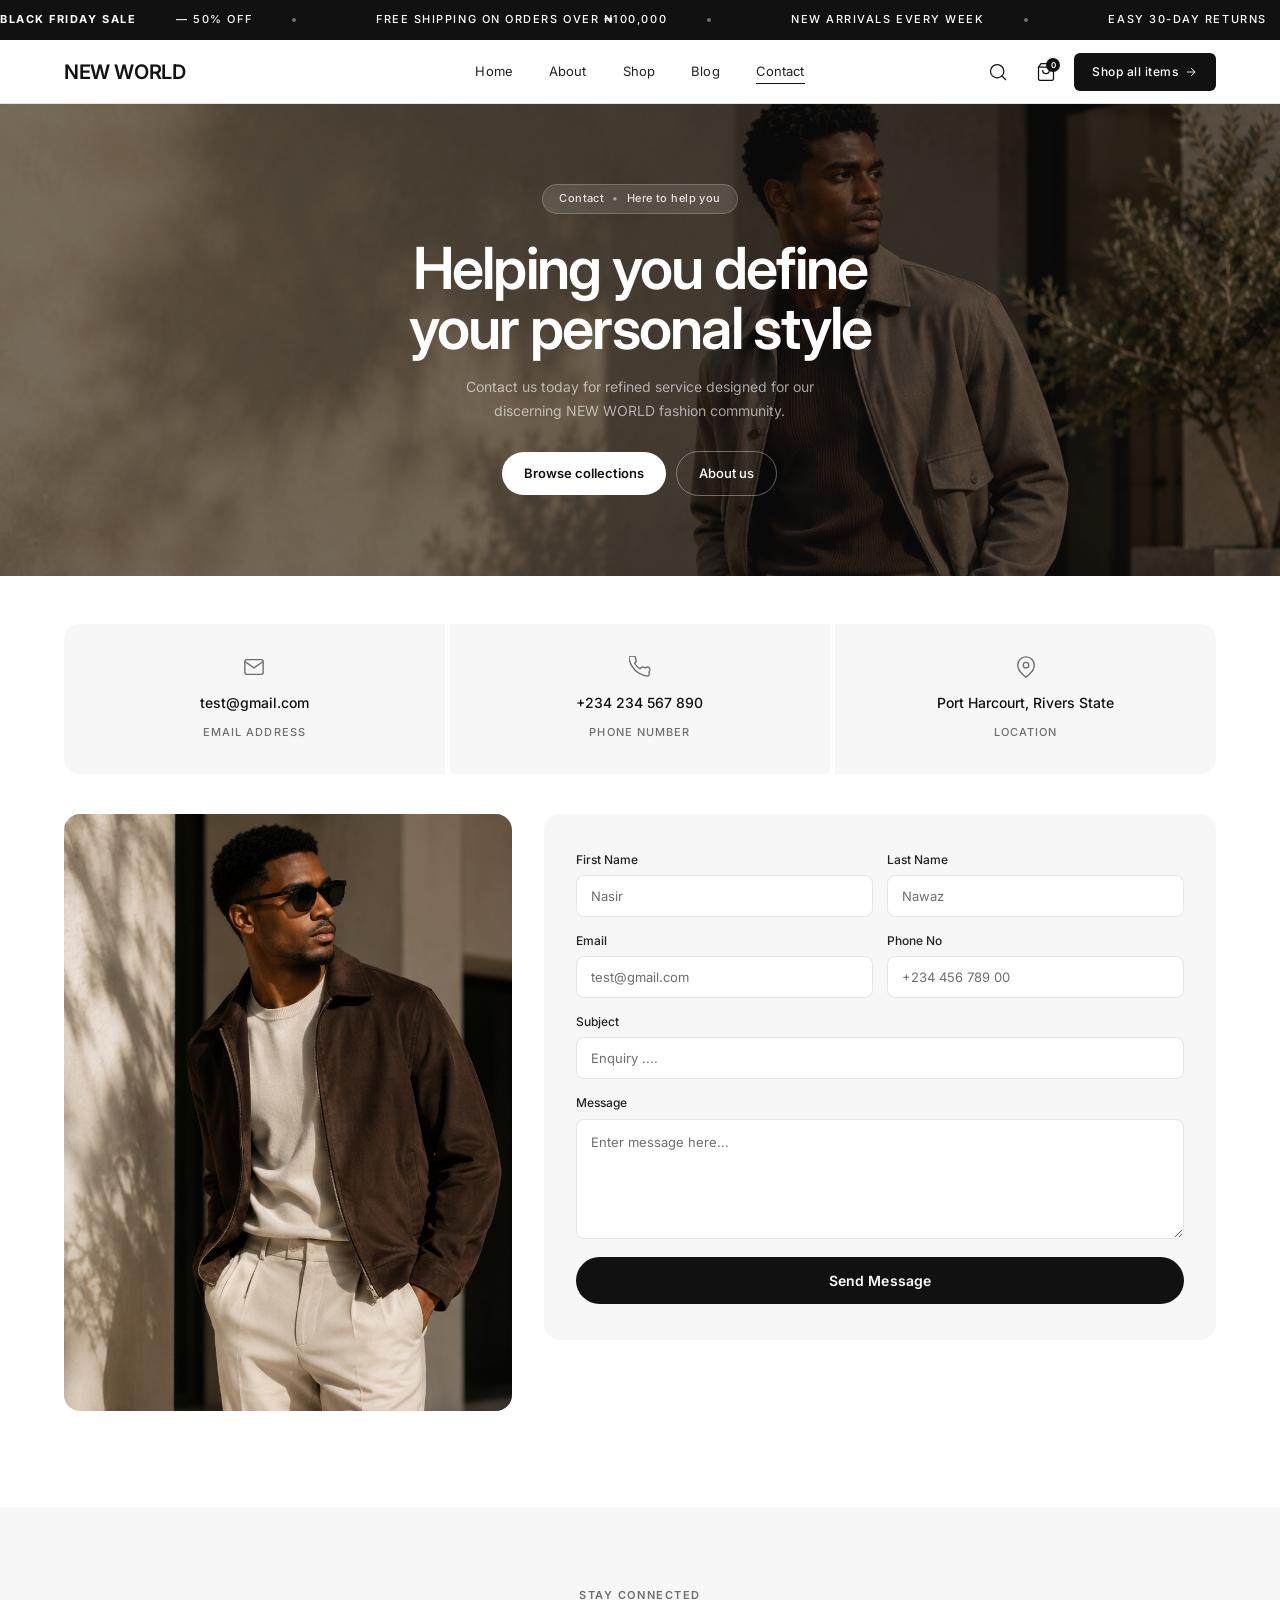
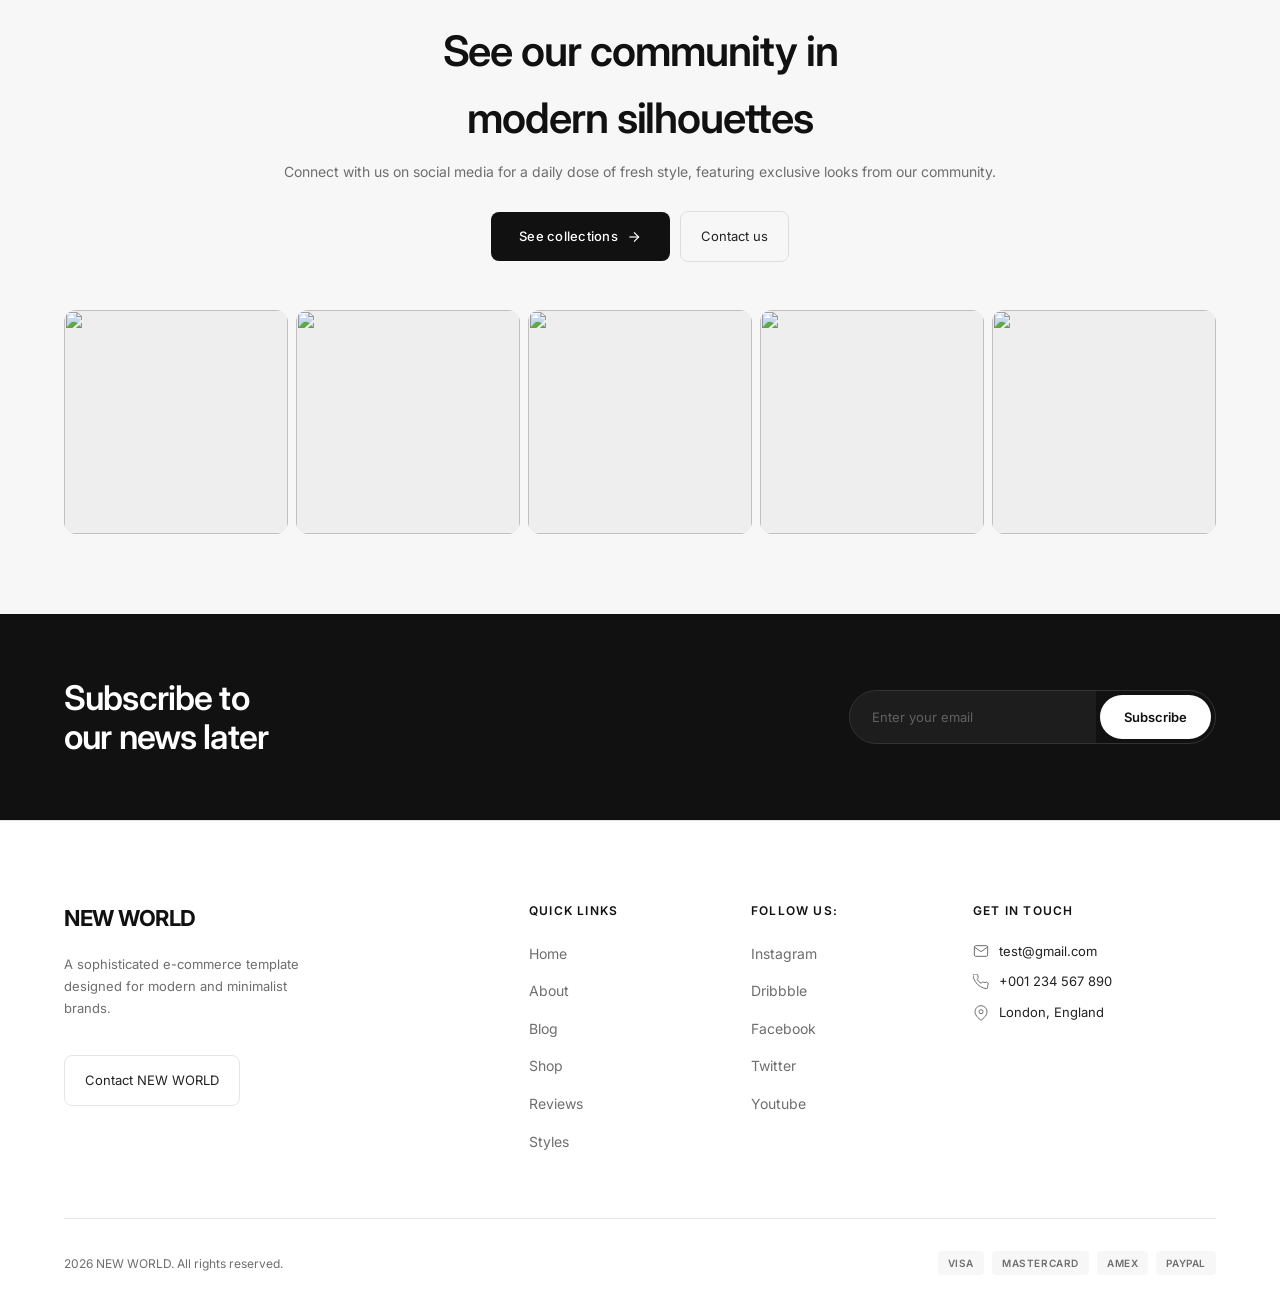
==== commit 94f79396: "Fixed the images" ====
--- a/contact.html
+++ b/contact.html
@@ -3,8 +3,8 @@
 <head>
   <meta charset="UTF-8">
   <meta name="viewport" content="width=device-width, initial-scale=1.0">
-  <title>Contact — Wearix</title>
-  <meta name="description" content="Get in touch with Wearix. We'd love to hear from you.">
+  <title>Contact — NEW WORLD</title>
+  <meta name="description" content="Get in touch with NEW WORLD. We'd love to hear from you.">
   <link rel="stylesheet" href="assets/css/global.css">
   <link rel="stylesheet" href="assets/css/contact.css">
   <link rel="preconnect" href="https://fonts.googleapis.com">
@@ -28,7 +28,7 @@
 <header class="site-header">
   <div class="container">
     <div class="nav-wrapper">
-      <a href="index.html" class="nav-logo-text">Wearix</a>
+      <a href="index.html" class="nav-logo-text">NEW WORLD</a>
       <nav class="nav-links">
         <a href="index.html">Home</a>
         <a href="#">About</a>
@@ -68,13 +68,13 @@
 
   <section class="contact-hero">
     <div class="contact-hero-bg">
-      <img src="https://framerusercontent.com/images/FFAlreqmltBbtn7iNy9lIQTMI.png" alt="">
+      <img src="assets/images/brown boy hero bg.png" alt="">
     </div>
     <div class="container">
       <div class="contact-hero-inner">
         <div class="contact-hero-breadcrumb">Contact <span>•</span> Here to help you</div>
         <h1>Helping you define<br>your personal style</h1>
-        <p>Contact us today for refined service designed for our discerning Wearix fashion community.</p>
+        <p>Contact us today for refined service designed for our discerning NEW WORLD fashion community.</p>
         <div class="contact-hero-btns">
           <a href="#contact-form" class="btn-white">Browse collections</a>
           <a href="#" class="btn-outline-white">About us</a>
@@ -110,7 +110,7 @@
       <div class="contact-layout">
 
         <div class="contact-image-wrap reveal">
-          <img src="https://framerusercontent.com/images/6nknFZTNUtU9BA1FnqLy7dPrtmE.png" alt="Wearix fashion" loading="lazy">
+          <img src="assets/images/brown man square.png" alt="NEW WORLD fashion" loading="lazy">
         </div>
 
         <div class="contact-form-panel reveal reveal-d1">
@@ -216,9 +216,9 @@
   <div class="container">
     <div class="footer-grid">
       <div>
-        <div class="footer-logo-wrap"><p class="footer-logo-text">Wearix</p></div>
+        <div class="footer-logo-wrap"><p class="footer-logo-text">NEW WORLD</p></div>
         <p class="footer-tagline">A sophisticated e-commerce template designed for modern and minimalist brands.</p>
-        <a href="contact.html" class="btn-ghost" style="width:fit-content;margin-top:8px">Contact Wearix</a>
+        <a href="contact.html" class="btn-ghost" style="width:fit-content;margin-top:8px">Contact NEW WORLD</a>
       </div>
       <div>
         <p class="footer-col-heading">Quick Links</p>
@@ -260,7 +260,7 @@
       </div>
     </div>
     <div class="footer-bottom">
-      <p class="footer-legal">2026 Wearix. All rights reserved.</p>
+      <p class="footer-legal">2026 NEW WORLD. All rights reserved.</p>
       <div class="footer-payment-badges">
         <span class="payment-icon">Visa</span>
         <span class="payment-icon">Mastercard</span>
